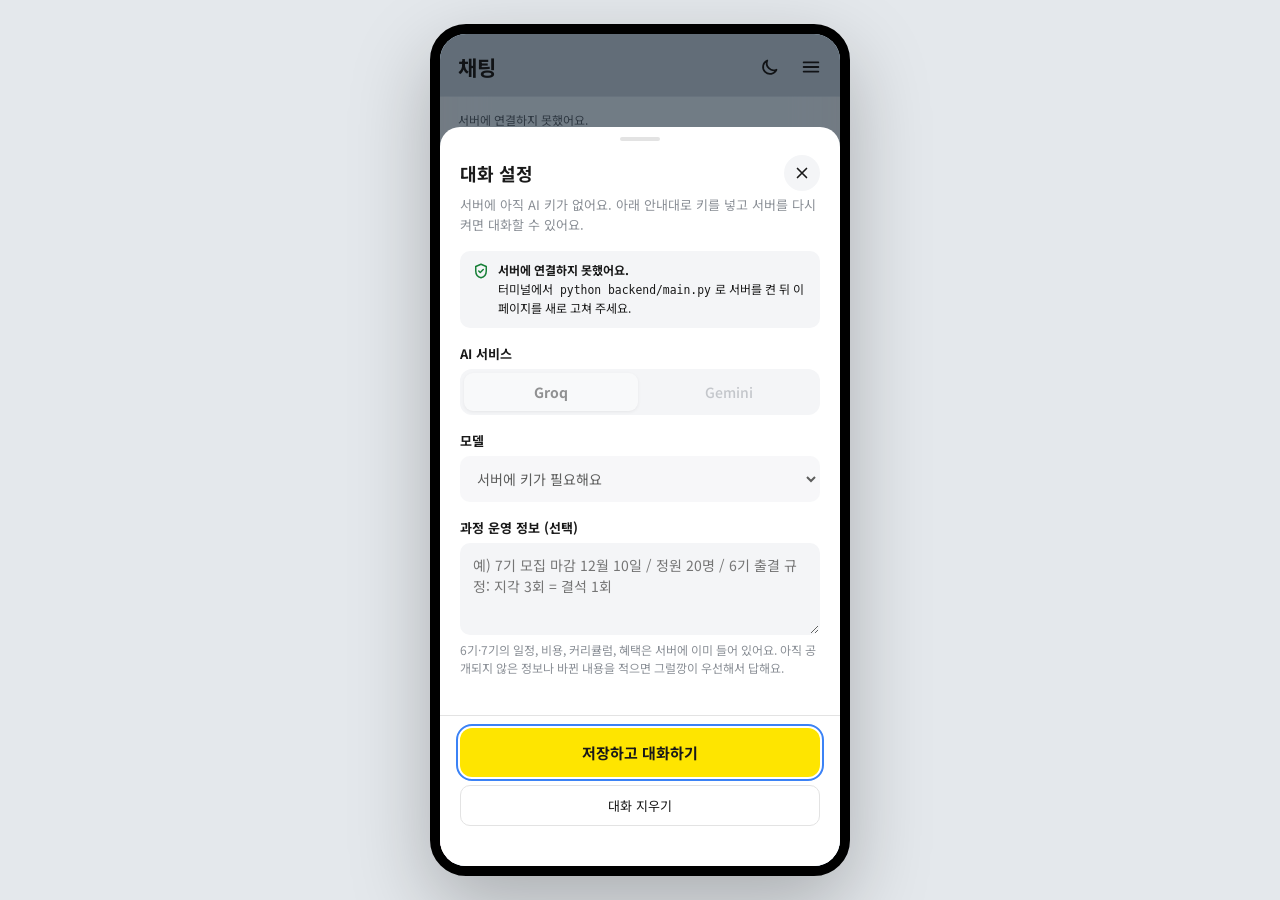
==== Simple Chat bot/frontend/index.html @ 8ea652da "Split into backend and frontend folders - backend/: Starlette API server with routers, services, rep" ====
<!doctype html>
<html lang="ko">
<head>
<meta charset="utf-8">
<meta name="viewport" content="width=device-width, initial-scale=1, viewport-fit=cover">
<title>그럴깡 상담톡</title>
<!-- 화면을 백엔드와 다른 주소에서 띄울 때만 서버 주소를 적어요. 예) http://127.0.0.1:8000 -->
<meta name="api-base" content="">
<link rel="preconnect" href="https://fonts.googleapis.com">
<link rel="preconnect" href="https://fonts.gstatic.com" crossorigin>
<link rel="stylesheet" href="https://fonts.googleapis.com/css2?family=Noto+Sans+KR:wght@400;500;700&display=swap">
<link rel="stylesheet" href="css/base.css">
<link rel="stylesheet" href="css/chat.css">
<link rel="stylesheet" href="css/list.css">
<link rel="stylesheet" href="css/sheet.css">
<script>
  // 첫 화면이 깜빡이지 않도록 CSS보다 먼저 라이트·다크 모드를 정한다.
  (function () { var t = null; try { t = localStorage.getItem('gk_theme'); } catch (e) {} if (t !== 'light' && t !== 'dark') t = matchMedia('(prefers-color-scheme: dark)').matches ? 'dark' : 'light'; document.documentElement.setAttribute('data-theme', t); })();
</script>
<script type="module" src="js/main.js"></script>
</head>
<body>
<div class="app" id="app">
  <canvas id="scene" aria-hidden="true"></canvas>
  <section class="view" id="listView" aria-label="채팅 목록">
    <header class="list-head">
      <h1 id="listTitle">채팅</h1>
      <button class="icon-btn theme-btn" aria-label="다크 모드로 바꾸기" title="화면 모드 바꾸기">
      <svg class="moon" viewBox="0 0 24 24" fill="none" stroke="currentColor" stroke-width="2" stroke-linecap="round" stroke-linejoin="round"><path d="M20 14.5A8 8 0 019.5 4a8 8 0 1010.5 10.5z"/></svg>
      <svg class="sun" viewBox="0 0 24 24" fill="none" stroke="currentColor" stroke-width="2" stroke-linecap="round"><circle cx="12" cy="12" r="4"/><path d="M12 2.5v2M12 19.5v2M2.5 12h2M19.5 12h2M5.3 5.3l1.4 1.4M17.3 17.3l1.4 1.4M5.3 18.7l1.4-1.4M17.3 6.7l1.4-1.4"/></svg>
    </button>
      <button class="icon-btn" id="openSettings2" aria-label="설정"><svg viewBox="0 0 24 24" fill="none" stroke="currentColor" stroke-width="2" stroke-linecap="round"><path d="M4 7h16M4 12h16M4 17h16"/></svg></button>
    </header>
    <div class="list-scroll" id="listScroll">
      <div id="paneChats" role="tabpanel"><div id="roomList"></div></div>
      <div id="paneFriends" role="tabpanel" hidden>
        <div class="pane-label">도우미</div>
        <div id="friendGkWrap"></div>
        <div class="pane-label" id="friendCount">친구</div>
        <div id="friendList"></div>
      </div>
    </div>
    <nav class="tabbar" role="tablist">
      <button type="button" class="tab" role="tab" id="tabFriends" aria-selected="false">
        <svg viewBox="0 0 24 24" fill="none" stroke="currentColor" stroke-width="1.8"><circle cx="12" cy="8.5" r="4"/><path d="M4.5 20c.8-3.8 3.9-6 7.5-6s6.7 2.2 7.5 6"/></svg>친구
      </button>
      <button type="button" class="tab" role="tab" id="tabChats" aria-selected="true">
        <svg viewBox="0 0 24 24" fill="none" stroke="currentColor" stroke-width="1.8" stroke-linejoin="round"><path d="M12 4c4.7 0 8.5 3 8.5 6.7s-3.8 6.7-8.5 6.7c-.7 0-1.4-.1-2-.2L6 19.5l.9-3.3C4.8 15 3.5 13 3.5 10.7 3.5 7 7.3 4 12 4z"/></svg>채팅<span class="badge" id="tabBadge" hidden>0</span>
      </button>
    </nav>
    <div class="profile" id="profile" hidden>
      <button class="icon-btn close" id="profileClose" aria-label="프로필 닫기"><svg viewBox="0 0 24 24" fill="none" stroke="currentColor" stroke-width="2.2" stroke-linecap="round"><path d="M6 6l12 12M18 6L6 18"/></svg></button>
      <div class="card">
        <span class="avatar" id="profAvatar"></span>
        <div class="pname" id="profName"></div>
        <div class="pstatus" id="profStatus"></div>
        <div class="pmeta" id="profMeta"></div>
      </div>
      <div class="pacts"><button type="button" id="profChat"><svg viewBox="0 0 24 24" fill="none" stroke="currentColor" stroke-width="1.8" stroke-linejoin="round"><path d="M12 4c4.7 0 8.5 3 8.5 6.7s-3.8 6.7-8.5 6.7c-.7 0-1.4-.1-2-.2L6 19.5l.9-3.3C4.8 15 3.5 13 3.5 10.7 3.5 7 7.3 4 12 4z"/></svg>1:1 채팅</button></div>
    </div>
  </section>

  <section class="view" id="chatView" aria-label="그럴깡 채팅방" hidden>
  <header class="topbar">
    <button class="icon-btn" id="backBtn" aria-label="채팅 목록으로">
      <svg viewBox="0 0 24 24" fill="none" stroke="currentColor" stroke-width="2" stroke-linecap="round" stroke-linejoin="round"><path d="M15 5l-7 7 7 7"/></svg>
    </button>
    <div class="title">
      <b id="roomName">그럴깡</b><span id="roomSub">UXUI·PM 부트캠프 매니저</span>
      <small class="status off" id="status"><i></i><span id="statusText">서버 연결 확인 중…</span></small>
    </div>
    <button class="icon-btn theme-btn" id="themeBtn" aria-label="다크 모드로 바꾸기" title="화면 모드 바꾸기">
      <svg class="moon" viewBox="0 0 24 24" fill="none" stroke="currentColor" stroke-width="2" stroke-linecap="round" stroke-linejoin="round"><path d="M20 14.5A8 8 0 019.5 4a8 8 0 1010.5 10.5z"/></svg>
      <svg class="sun" viewBox="0 0 24 24" fill="none" stroke="currentColor" stroke-width="2" stroke-linecap="round"><circle cx="12" cy="12" r="4"/><path d="M12 2.5v2M12 19.5v2M2.5 12h2M19.5 12h2M5.3 5.3l1.4 1.4M17.3 17.3l1.4 1.4M5.3 18.7l1.4-1.4M17.3 6.7l1.4-1.4"/></svg>
    </button>
    <button class="icon-btn" id="openSettings" aria-label="설정">
      <svg viewBox="0 0 24 24" fill="none" stroke="currentColor" stroke-width="2" stroke-linecap="round"><path d="M4 7h16M4 12h16M4 17h16"/></svg>
    </button>
  </header>

  <div class="notice" id="notice" role="button" tabindex="0" aria-expanded="false" aria-controls="noticeMore">
    <svg class="mega" viewBox="0 0 24 24" fill="currentColor" aria-hidden="true"><path d="M3 10v4a1 1 0 001 1h2l4 4V5L6 9H4a1 1 0 00-1 1zm13.5 2A4.5 4.5 0 0014 8v8a4.5 4.5 0 002.5-4zM14 3.2v2.1a7 7 0 010 13.4v2.1a9 9 0 000-17.6z"/></svg>
    <div class="body">
      <p class="lead-line">한국경제아카데미 UXUI·PM 부트캠프 상담방입니다. 편하게 물어보세요!</p>
      <ul class="more" id="noticeMore">
        <li><b>7기 모집 중</b> · 2026년 12월 17일(목) 개강, 2027년 4월 16일(금) 수료</li>
        <li><b>자부담금 40만원</b> · 국비지원 과정, 국민내일배움카드 필요 · 전공 무관</li>
        <li>교육 기간 동안 노트북 대여 (수료 후 반납) · Figma Pro, Claude Pro 계정 제공</li>
        <li>평일 09:00~18:00 · 프로젝트 기간은 월~수 오프라인, 목~금 온라인</li>
        <li>서울 영등포구 양산로 53 월드메르디앙 비즈센터 1101호 (양평역 근처)</li>
        <li>문의 02-6340-2460 · itcampus@hankyung.com</li>
        <li>6기는 10월 12일 개강해 진행 중이에요</li>
      </ul>
      <span class="fold">눌러서 접기</span>
    </div>
    <svg class="chev" viewBox="0 0 24 24" fill="none" stroke="currentColor" stroke-width="2" stroke-linecap="round" stroke-linejoin="round" aria-hidden="true"><path d="M6 9l6 6 6-6"/></svg>
  </div>

  <main class="chat" id="chat" aria-live="polite"></main>

  <div class="chips" id="chips"></div>

  <form class="composer" id="composer">
    <button type="button" class="icon-btn" id="toggleChips" aria-label="빠른 질문 보기">
      <svg viewBox="0 0 24 24" fill="none" stroke="currentColor" stroke-width="2" stroke-linecap="round"><path d="M12 5v14M5 12h14"/></svg>
    </button>
    <textarea id="msg" rows="1" placeholder="메시지 입력" aria-label="메시지 입력"></textarea>
    <button type="submit" class="send" id="sendBtn" aria-label="전송" disabled>
      <svg viewBox="0 0 24 24" fill="currentColor"><path d="M3.4 20.4l17.4-7.5a1 1 0 000-1.8L3.4 3.6a.9.9 0 00-1.3 1l1.8 6.4 9 1-9 1-1.8 6.4a.9.9 0 001.3 1z"/></svg>
    </button>
  </form>
  </section>


  <div class="scrim" id="scrim" hidden>
    <section class="sheet" role="dialog" aria-modal="true" aria-labelledby="sheetTitle">
      <div class="grip"></div>
      <div class="sheet-head">
        <h2 id="sheetTitle">대화 설정</h2>
        <button type="button" class="close-btn" id="closeSheet" aria-label="설정 닫기">
          <svg viewBox="0 0 24 24" fill="none" stroke="currentColor" stroke-width="2.2" stroke-linecap="round"><path d="M6 6l12 12M18 6L6 18"/></svg>
        </button>
      </div>
      <p class="lead" id="sheetLead"></p>

      <div class="secure">
        <svg viewBox="0 0 24 24" fill="none" stroke="currentColor" stroke-width="2" stroke-linecap="round" stroke-linejoin="round"><path d="M12 3l7 3v6c0 4.5-3 8-7 9-4-1-7-4.5-7-9V6z"/><path d="M9 12l2 2 4-4"/></svg>
        <div id="serverInfo" style="flex:1"></div>
      </div>

      <div class="field">
        <span class="lbl" id="provLbl">AI 서비스</span>
        <div class="seg" role="radiogroup" aria-labelledby="provLbl" id="provSeg">
          <button type="button" role="radio" data-prov="groq" aria-checked="true">Groq</button>
          <button type="button" role="radio" data-prov="gemini" aria-checked="false">Gemini</button>
        </div>
      </div>

      <div class="field">
        <label for="model">모델</label>
        <select id="model"></select>
      </div>

      <div class="field">
        <label for="notes">과정 운영 정보 (선택)</label>
        <textarea id="notes" class="input" maxlength="2000" placeholder="예) 7기 모집 마감 12월 10일 / 정원 20명 / 6기 출결 규정: 지각 3회 = 결석 1회"></textarea>
        <span class="hint">6기·7기의 일정, 비용, 커리큘럼, 혜택은 서버에 이미 들어 있어요. 아직 공개되지 않은 정보나 바뀐 내용을 적으면 그럴깡이 우선해서 답해요.</span>
      </div>
      <div class="msg-line" id="sheetMsg"></div>

      <div class="actions">
        <button type="button" class="primary" id="saveBtn">저장하고 대화하기</button>
        <div class="text-btns">
          <button type="button" id="clearChat">대화 지우기</button>
        </div>
      </div>
    </section>
  </div>
</div>
</body>
</html>
---- Simple Chat bot/frontend/css/base.css ----
/* 색상 토큰(라이트·다크)과 앱 전체 레이아웃 */
/* Layout: 데스크톱에서는 가운데 폰 프레임, 모바일에서는 전체 화면 채팅 앱 */
:root {
  --glass: rgba(255,255,255,.46);
  --glass-edge: rgba(70,100,140,.12);
  --glass-shade: rgba(120,150,190,.18);
  --list-bg: rgba(255,255,255,.78);
  --list-hover: rgba(0,0,0,.05);
  --prof-a: #9DB6CF;
  --prof-b: #5E7C9C;
  --badge: #FF4B3E;
  --page: #E4E8EC;
  --frame: #000;
  --chat-bg: #B2C7DA;
  --bar: #B2C7DA;
  --bar-fg: #1F2328;
  --bubble-me: #FEE500;
  --bubble-me-fg: #191919;
  --bubble-bot: #FFFFFF;
  --bubble-bot-fg: #191919;
  --meta: #556677;
  --unread: #E6B800;
  --divider-bg: rgba(0,0,0,.12);
  --divider-fg: #FFFFFF;
  --input-bg: #FFFFFF;
  --input-fg: #191919;
  --input-line: #E3E3E3;
  --muted: #8A8F96;
  --chip-bg: #FFFFFF;
  --chip-fg: #2B2F33;
  --sheet-bg: #FFFFFF;
  --sheet-fg: #191919;
  --field-bg: #F4F5F7;
  --accent: #FEE500;
  --accent-fg: #191919;
  --danger: #D93025;
  --ok: #188038;
  --notice-bg: rgba(255,255,255,.92);
  --scrim: rgba(0,0,0,.45);
  --font: "Noto Sans KR", "Apple SD Gothic Neo", "Malgun Gothic", system-ui, sans-serif;
  color-scheme: light;
}
@media (prefers-color-scheme: dark) {
  :root:not([data-theme="light"]) {
    --glass: rgba(16,22,42,.42); --glass-edge: rgba(255,255,255,.07); --glass-shade: rgba(0,0,0,.35); --list-bg: rgba(10,14,26,.62); --list-hover: rgba(255,255,255,.06); --prof-a: #1C2546; --prof-b: #080B16; --page: #07090F; --chat-bg: #0E1322; --bar: rgba(14,19,34,.92); --bar-fg: #EEF1F4;
    --bubble-me: #FEE500; --bubble-me-fg: #191919; --bubble-bot: #2E3845; --bubble-bot-fg: #EEF1F4;
    --meta: #9AA8B8; --unread: #FEE500; --divider-bg: rgba(255,255,255,.08); --divider-fg: #C9D3DE;
    --input-bg: #161C24; --input-fg: #EEF1F4; --input-line: #2C3440; --muted: #8C96A3;
    --chip-bg: #2E3845; --chip-fg: #EEF1F4; --sheet-bg: #1A2029; --sheet-fg: #EEF1F4; --field-bg: #262E39;
    --notice-bg: rgba(46,56,69,.95); --danger: #FF7B72; --ok: #6DD58C; color-scheme: dark;
  }
}
:root[data-theme="dark"] {
  --glass: rgba(16,22,42,.42); --glass-edge: rgba(255,255,255,.07); --glass-shade: rgba(0,0,0,.35); --list-bg: rgba(10,14,26,.62); --list-hover: rgba(255,255,255,.06); --prof-a: #1C2546; --prof-b: #080B16; --page: #07090F; --chat-bg: #0E1322; --bar: rgba(14,19,34,.92); --bar-fg: #EEF1F4;
  --bubble-me: #FEE500; --bubble-me-fg: #191919; --bubble-bot: #2E3845; --bubble-bot-fg: #EEF1F4;
  --meta: #9AA8B8; --unread: #FEE500; --divider-bg: rgba(255,255,255,.08); --divider-fg: #C9D3DE;
  --input-bg: #161C24; --input-fg: #EEF1F4; --input-line: #2C3440; --muted: #8C96A3;
  --chip-bg: #2E3845; --chip-fg: #EEF1F4; --sheet-bg: #1A2029; --sheet-fg: #EEF1F4; --field-bg: #262E39;
  --notice-bg: rgba(46,56,69,.95); --danger: #FF7B72; --ok: #6DD58C; color-scheme: dark;
}

* { box-sizing: border-box; }
[hidden] { display: none !important; }
html, body { height: 100%; margin: 0; }
body {
  background: var(--page); color: var(--bar-fg); font-family: var(--font);
  display: flex; justify-content: center; align-items: center;
  -webkit-font-smoothing: antialiased;
}
button, input, textarea, select { font: inherit; color: inherit; }
button { cursor: pointer; }
:focus-visible { outline: 2px solid #3B82F6; outline-offset: 2px; }

.app {
  position: relative; width: 100%; max-width: 420px; height: 100%;
  background: var(--chat-bg); display: flex; flex-direction: column; overflow: hidden;
}
@media (min-width: 520px) and (min-height: 760px) {
  .app { height: min(860px, calc(100% - 48px)); border-radius: 36px; border: 10px solid var(--frame);
         box-shadow: 0 30px 80px rgba(0,0,0,.25); }
}
---- Simple Chat bot/frontend/css/chat.css ----
/* 채팅방: 상단바, 공지, 말풍선, 빠른 질문, 입력창 */
/* 상단바 */
.topbar {
  display: flex; align-items: center; gap: 6px;
  padding: calc(10px + env(safe-area-inset-top, 0px)) max(10px, env(safe-area-inset-right, 0px)) 8px max(6px, env(safe-area-inset-left, 0px));
  background: var(--bar); color: var(--bar-fg);
}
.icon-btn { width: 38px; height: 38px; border: 0; background: transparent; border-radius: 50%;
  display: grid; place-items: center; color: var(--bar-fg); }
.icon-btn:hover { background: rgba(0,0,0,.06); }
.icon-btn svg { width: 22px; height: 22px; }
.title { flex: 1; min-width: 0; }
.title b { font-size: 17px; font-weight: 700; }
.title span { font-size: 13px; color: var(--meta); margin-left: 4px; }
.status { display: block; font-size: 11.5px; color: var(--meta); margin-top: 1px; }
.status i { display: inline-block; width: 6px; height: 6px; border-radius: 50%; background: var(--ok); margin-right: 4px; vertical-align: 1px; }
.status.off i { background: var(--muted); }

/* 공지 */
.notice { margin: 0 12px 4px; padding: 9px 10px 9px 12px; background: var(--notice-bg); color: var(--bubble-bot-fg);
  border: 0; width: calc(100% - 24px); text-align: left; cursor: pointer;
  border-radius: 10px; display: flex; gap: 8px; align-items: flex-start; font-size: 13px; line-height: 1.5; box-shadow: 0 1px 2px rgba(0,0,0,.06);
  position: relative; z-index: 2; }
.notice > svg { width: 18px; height: 18px; flex: none; margin-top: 1px; }
.notice .mega { color: #F5A623; }
.notice .chev { color: var(--muted); transition: transform .2s; }
.notice[aria-expanded="true"] .chev { transform: rotate(180deg); }
.notice .body { flex: 1; min-width: 0; }
.notice .body p { margin: 0; }
.notice .lead-line { overflow: hidden; text-overflow: ellipsis; white-space: nowrap; }
.notice[aria-expanded="true"] .lead-line { white-space: normal; font-weight: 700; }
.notice .more { display: none; margin: 8px 0 2px; padding: 0; list-style: none; }
.notice[aria-expanded="true"] .more { display: grid; gap: 5px; }
.notice .more li { padding-left: 12px; position: relative; overflow-wrap: anywhere; }
.notice .more li::before { content: ""; position: absolute; left: 2px; top: .65em; width: 4px; height: 4px; border-radius: 50%; background: var(--muted); }
.notice .more b { font-weight: 700; }
.notice .more li { user-select: text; }
.notice .fold { display: none; margin-top: 8px; font-size: 12px; color: var(--muted); }
.notice[aria-expanded="true"] .fold { display: block; }

/* 채팅 */
.chat { overscroll-behavior: none; will-change: transform; flex: 1; overflow-y: auto; padding: 10px 12px 16px; display: flex; flex-direction: column; gap: 8px; scroll-behavior: smooth; }
.divider { align-self: center; margin: 8px 0; padding: 4px 12px; border-radius: 999px; font-size: 12px;
  background: var(--divider-bg); color: var(--divider-fg); }
.row { display: flex; gap: 8px; align-items: flex-start; }
.row.me { justify-content: flex-end; }
.avatar { width: 40px; height: 40px; border-radius: 15px; flex: none; overflow: hidden; background: #FFD9A8; }
.avatar svg { width: 100%; height: 100%; display: block; }
.col { display: flex; flex-direction: column; gap: 4px; min-width: 0; max-width: 78%; }
.row.me .col { align-items: flex-end; }
.name { font-size: 12.5px; color: var(--bar-fg); opacity: .85; margin: 1px 0 1px 2px; }
.line { display: flex; align-items: flex-end; gap: 5px; }
.row.me .line { flex-direction: row-reverse; }
.bubble { padding: 8px 11px; border-radius: 4px 14px 14px 14px; font-size: 14.5px; line-height: 1.5;
  background: var(--bubble-bot); color: var(--bubble-bot-fg); word-break: break-word; white-space: normal; min-width: 0; }
.row.me .bubble { background: var(--bubble-me); color: var(--bubble-me-fg); border-radius: 14px 4px 14px 14px; }
.bubble.cont { border-radius: 14px; }
.bubble b { font-weight: 700; }
.bubble.error { border: 1px solid var(--danger); }
.bubble.error .err-title { color: var(--danger); font-weight: 700; }
.meta { display: flex; flex-direction: column; align-items: flex-end; font-size: 11px; color: var(--meta); white-space: nowrap; flex: none; line-height: 1.25; }
.row.bot .meta { align-items: flex-start; }
.unread { color: var(--unread); font-weight: 700; font-size: 11px; }
.typing { display: inline-flex; gap: 4px; padding: 4px 2px; }
.typing span { width: 7px; height: 7px; border-radius: 50%; background: var(--muted); animation: bounce 1.1s infinite; }
.typing span:nth-child(2) { animation-delay: .15s; } .typing span:nth-child(3) { animation-delay: .3s; }
@keyframes bounce { 0%, 60%, 100% { transform: translateY(0); opacity: .5 } 30% { transform: translateY(-4px); opacity: 1 } }
.inline-btn { margin-top: 6px; border: 0; border-radius: 8px; padding: 7px 10px; background: var(--accent); color: var(--accent-fg); font-weight: 700; font-size: 13px; }

/* 빠른 질문 */
.chips { display: flex; gap: 6px; overflow-x: auto; padding: 8px 12px; scrollbar-width: none; overscroll-behavior-x: none; touch-action: pan-x; cursor: grab; will-change: transform; }
.chips.dragging { cursor: grabbing; }
.chips::after { content: ""; flex: 0 0 6px; }
.chips::-webkit-scrollbar { display: none; }
.chip { flex: none; border: 0; padding: 7px 12px; border-radius: 999px; background: var(--chip-bg); color: var(--chip-fg);
  font-size: 13px; box-shadow: 0 1px 2px rgba(0,0,0,.08); }
.chip:hover { filter: brightness(.97); }

/* 입력창 */
.composer { display: flex; align-items: flex-end; gap: 6px; background: var(--input-bg); border-top: 1px solid var(--input-line);
  padding: 8px max(10px, env(safe-area-inset-right, 0px)) calc(8px + env(safe-area-inset-bottom, 0px)) max(8px, env(safe-area-inset-left, 0px)); }
.composer .icon-btn { color: var(--muted); }
#msg { flex: 1; min-width: 0; resize: none; border: 0; outline: none; background: transparent; color: var(--input-fg);
  font-size: 15px; line-height: 1.45; max-height: 110px; padding: 8px 4px; }
#msg::placeholder { color: var(--muted); }
.send { width: 40px; height: 36px; border: 0; border-radius: 8px; background: var(--field-bg); color: var(--muted);
  display: grid; place-items: center; transition: background .15s; }
.send.on { background: var(--accent); color: var(--accent-fg); }
.send svg { width: 20px; height: 20px; }
.send:disabled { cursor: default; }
---- Simple Chat bot/frontend/css/list.css ----
/* 배경 장면, 채팅 목록·친구·프로필 화면 */
/* 배경 장면: 다크=행성, 라이트=꽃 (패럴랙스) */
#scene { will-change: transform; position: absolute; inset: 0; width: 100%; height: 100%; z-index: 0; pointer-events: none; display: block; }
.topbar, .chat, .chips, .composer { position: relative; z-index: 1; }
.notice { z-index: 2; }
.scrim { z-index: 20; }
.theme-btn svg { width: 21px; height: 21px; }
.theme-btn .sun { display: none; }
:root[data-theme="dark"] .theme-btn .sun { display: block; }
:root[data-theme="dark"] .theme-btn .moon { display: none; }


/* 화면 전환: 채팅 목록 / 채팅방 */
.view { flex: 1; min-height: 0; display: flex; flex-direction: column; position: relative; z-index: 1; }
.list-head { display: flex; align-items: center; gap: 4px; background: var(--bar); color: var(--bar-fg);
  padding: calc(14px + env(safe-area-inset-top, 0px)) max(10px, env(safe-area-inset-right, 0px)) 10px max(18px, env(safe-area-inset-left, 0px)); }
.list-head h1 { flex: 1; margin: 0; font-size: 21px; font-weight: 700; }
#listView { background: var(--list-bg); }
@supports ((backdrop-filter: blur(1px)) or (-webkit-backdrop-filter: blur(1px))) {
  /* 유리 효과: 뒤의 꽃·행성이 흐릿하게 비쳐 보이는 반투명 바탕 */
  #listView {
    background: var(--glass);
    -webkit-backdrop-filter: blur(22px) saturate(170%);
    backdrop-filter: blur(22px) saturate(170%);
    box-shadow: inset 0 -40px 60px -40px var(--glass-shade);
  }
  #listView .list-head { box-shadow: 0 1px 0 var(--glass-edge); }
}
.list-head, .tabbar { position: relative; z-index: 2; }
.list-scroll { overscroll-behavior: none; will-change: transform; flex: 1; min-height: 0; overflow-y: auto; background: transparent; }
.dragging, .dragging * { user-select: none !important; -webkit-user-select: none !important; }
.pane-label { padding: 14px 18px 6px; font-size: 12px; color: var(--meta); }
.room { display: flex; gap: 12px; align-items: center; width: 100%; padding: 10px max(18px, env(safe-area-inset-right, 0px)) 10px max(18px, env(safe-area-inset-left, 0px));
  border: 0; background: transparent; text-align: left; color: var(--bar-fg); }
.room:hover { background: var(--list-hover); }
.room .avatar { width: 50px; height: 50px; border-radius: 19px; }
.room .info { flex: 1; min-width: 0; }
.room .nm { font-weight: 700; font-size: 15px; }
.room .pv { margin-top: 3px; font-size: 13px; color: var(--meta); overflow: hidden; text-overflow: ellipsis; white-space: nowrap; }
.room .side { display: flex; flex-direction: column; align-items: flex-end; gap: 6px; font-size: 11.5px; color: var(--meta); flex: none; }
.badge { min-width: 19px; height: 19px; padding: 0 6px; border-radius: 999px; background: var(--badge); color: #fff;
  font-size: 11px; font-weight: 700; display: inline-grid; place-items: center; font-variant-numeric: tabular-nums; }
.tabbar { display: flex; background: var(--input-bg); border-top: 1px solid var(--input-line);
  padding: 0 max(0px, env(safe-area-inset-right, 0px)) env(safe-area-inset-bottom, 0px) max(0px, env(safe-area-inset-left, 0px)); }
.tab { flex: 1; border: 0; background: none; padding: 8px 0 7px; display: flex; flex-direction: column; align-items: center; gap: 2px;
  font-size: 11px; color: var(--muted); position: relative; }
.tab[aria-selected="true"] { color: var(--input-fg); font-weight: 700; }
.tab svg { width: 25px; height: 25px; }
.tab .badge { position: absolute; top: 3px; left: calc(50% + 6px); }
.profile { position: absolute; inset: 0; z-index: 15; display: flex; flex-direction: column; color: #fff;
  background: linear-gradient(180deg, var(--prof-a), var(--prof-b)); }
.profile .close { margin: calc(12px + env(safe-area-inset-top, 0px)) 0 0 max(10px, env(safe-area-inset-left, 0px)); color: #fff; }
.profile .card { margin-top: auto; display: flex; flex-direction: column; align-items: center; gap: 6px; padding: 0 24px 26px; text-align: center; }
.profile .avatar { width: 96px; height: 96px; border-radius: 36px; box-shadow: 0 8px 24px rgba(0,0,0,.25); }
.profile .pname { margin-top: 8px; font-size: 20px; font-weight: 700; }
.profile .pstatus { font-size: 13.5px; opacity: .9; text-wrap: balance; }
.profile .pmeta { margin-top: 4px; font-size: 12px; opacity: .75; line-height: 1.6; text-wrap: balance; }
.ai-tag { display: inline-block; margin-left: 6px; padding: 1px 6px; border-radius: 6px; font-size: 10.5px; font-weight: 700; vertical-align: 1px; background: var(--field-bg); color: var(--meta); }
.room .nm { display: flex; align-items: center; gap: 0; }
.room .pv { display: block; }
.room .info { display: block; overflow: hidden; }
.profile .pacts { display: flex; justify-content: center; border-top: 1px solid rgba(255,255,255,.2);
  padding: 16px 0 calc(18px + env(safe-area-inset-bottom, 0px)); }
.profile .pacts button { border: 0; background: none; color: #fff; display: flex; flex-direction: column; align-items: center; gap: 6px; font-size: 12.5px; padding: 4px 18px; }
.profile .pacts svg { width: 26px; height: 26px; }

@media (prefers-reduced-motion: reduce) { * { animation: none !important; transition: none !important; scroll-behavior: auto !important; } }
---- Simple Chat bot/frontend/css/sheet.css ----
/* 설정 시트 */
.scrim { position: absolute; inset: 0; background: var(--scrim); display: flex; align-items: flex-end; z-index: 20; }
.sheet, .sheet * { min-width: 0; overflow-wrap: anywhere; }
.check > span { flex: 1; }
.sheet { width: 100%; max-width: 100%; max-height: 92%; overflow-y: auto; background: var(--sheet-bg); color: var(--sheet-fg);
  border-radius: 20px 20px 0 0; padding: 10px 20px calc(20px + env(safe-area-inset-bottom, 0px));
  animation: up .22s ease-out; }
@keyframes up { from { transform: translateY(30px); opacity: .6 } to { transform: none; opacity: 1 } }
.grip { width: 40px; height: 4px; border-radius: 4px; background: var(--input-line); margin: 0 auto 14px; }
.sheet h2 { margin: 0 0 4px; font-size: 18px; text-wrap: balance; }
.sheet .lead { margin: 0 0 16px; font-size: 13px; color: var(--muted); line-height: 1.55; }
.field { display: flex; flex-direction: column; gap: 6px; margin-bottom: 16px; }
.field label, .field .lbl { font-size: 13px; font-weight: 700; }
.key-wrap { display: flex; gap: 6px; }
.seg { display: grid; grid-template-columns: 1fr 1fr; gap: 4px; padding: 4px; border-radius: 12px; background: var(--field-bg); }
.seg button { border: 0; border-radius: 9px; padding: 9px 0; background: transparent; color: var(--muted); font-size: 14px; font-weight: 500; }
.seg button[aria-checked="true"] { background: var(--sheet-bg); color: var(--sheet-fg); font-weight: 700; box-shadow: 0 1px 3px rgba(0,0,0,.12); }
.input, select, textarea.input { width: 100%; min-width: 0; border: 1px solid transparent; background: var(--field-bg); color: var(--sheet-fg);
  border-radius: 10px; padding: 11px 12px; font-size: 14px; outline: none; }
.input:focus, select:focus { border-color: #E6CF00; }
textarea.input { resize: vertical; min-height: 92px; line-height: 1.5; }
.ghost { flex: none; border: 0; background: var(--field-bg); border-radius: 10px; padding: 0 12px; font-size: 13px; color: var(--sheet-fg); }
.hint { font-size: 12px; color: var(--muted); line-height: 1.5; }
.hint a { color: inherit; }
.check { display: flex; gap: 8px; align-items: flex-start; font-size: 13px; line-height: 1.45; }
.check input { margin-top: 3px; accent-color: #E6CF00; }
.msg-line { font-size: 12.5px; min-height: 18px; }
.msg-line.bad { color: var(--danger); } .msg-line.good { color: var(--ok); }
.actions { display: flex; flex-direction: column; gap: 8px; margin: 4px -20px 0; padding: 12px 20px 0;
  position: sticky; bottom: calc(-20px - env(safe-area-inset-bottom, 0px)); background: var(--sheet-bg);
  padding-bottom: calc(20px + env(safe-area-inset-bottom, 0px)); border-top: 1px solid var(--input-line); }
.sheet-head { display: flex; align-items: center; justify-content: space-between; gap: 8px; margin-bottom: 4px; }
.sheet-head h2 { margin: 0; }
.close-btn { flex: none; width: 36px; height: 36px; border: 0; border-radius: 50%; background: var(--field-bg); color: var(--sheet-fg); display: grid; place-items: center; }
.close-btn svg { width: 18px; height: 18px; }
.primary { border: 0; border-radius: 12px; padding: 14px; background: var(--accent); color: var(--accent-fg); font-weight: 700; font-size: 15px; }
.text-btns { display: flex; gap: 8px; }
.text-btns button { flex: 1; border: 1px solid var(--input-line); background: transparent; border-radius: 10px; padding: 10px; font-size: 13px; color: var(--sheet-fg); }
.text-btns .warn { color: var(--danger); }
.secure { display: flex; gap: 8px; padding: 10px 12px; border-radius: 10px; background: var(--field-bg); font-size: 12px; line-height: 1.55; color: var(--sheet-fg); margin-bottom: 16px; }
.secure svg { width: 18px; height: 18px; flex: none; color: var(--ok); margin-top: 1px; }

.providers { display: flex; flex-direction: column; gap: 4px; }
.providers .row-p { display: flex; justify-content: space-between; gap: 8px; }
.providers .on { color: var(--ok); font-weight: 700; }
.providers .off { color: var(--muted); }
.seg button:disabled { opacity: .45; cursor: not-allowed; }
code { font-family: ui-monospace, SFMono-Regular, Menlo, monospace; font-size: .95em; background: var(--field-bg); padding: 1px 4px; border-radius: 4px; }
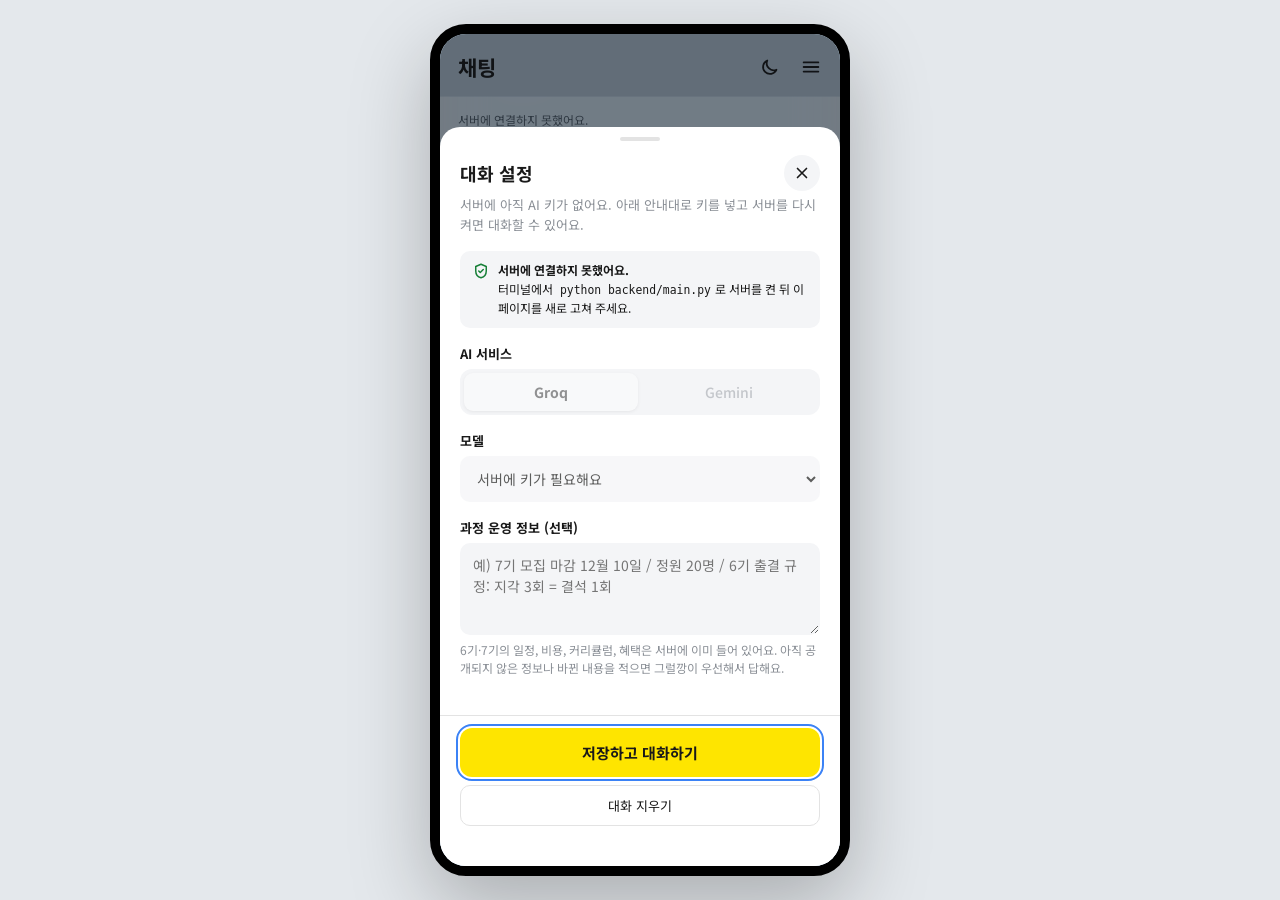
==== commit 3da8b276: "Clip all chat rooms below the header and notice" ====
--- a/Simple Chat bot/frontend/index.html
+++ b/Simple Chat bot/frontend/index.html
@@ -96,7 +96,9 @@
     <svg class="chev" viewBox="0 0 24 24" fill="none" stroke="currentColor" stroke-width="2" stroke-linecap="round" stroke-linejoin="round" aria-hidden="true"><path d="M6 9l6 6 6-6"/></svg>
   </div>
 
+  <div class="chat-viewport">
   <main class="chat" id="chat" aria-live="polite"></main>
+  </div>
 
   <div class="chips" id="chips"></div>
 
--- a/Simple Chat bot/frontend/css/chat.css
+++ b/Simple Chat bot/frontend/css/chat.css
@@ -38,8 +38,11 @@
 .notice .fold { display: none; margin-top: 8px; font-size: 12px; color: var(--muted); }
 .notice[aria-expanded="true"] .fold { display: block; }
 
-/* 채팅 */
-.chat { overscroll-behavior: none; will-change: transform; flex: 1; overflow-y: auto; padding: 10px 12px 16px; display: flex; flex-direction: column; gap: 8px; scroll-behavior: smooth; }
+/* 채팅: 움직이지 않는 바깥 영역이 바운스 효과를 채팅방 안으로 제한한다. */
+.chat-viewport { flex: 1; min-height: 0; overflow: hidden; position: relative; z-index: 1; display: flex; flex-direction: column; isolation: isolate; }
+.topbar, .notice, .chips, .composer { flex-shrink: 0; }
+.chat > * { flex-shrink: 0; }
+.chat { overscroll-behavior: none; will-change: transform; flex: 1; min-height: 0; overflow-y: auto; padding: 10px 12px 16px; display: flex; flex-direction: column; gap: 8px; scroll-behavior: smooth; }
 .divider { align-self: center; margin: 8px 0; padding: 4px 12px; border-radius: 999px; font-size: 12px;
   background: var(--divider-bg); color: var(--divider-fg); }
 .row { display: flex; gap: 8px; align-items: flex-start; }
